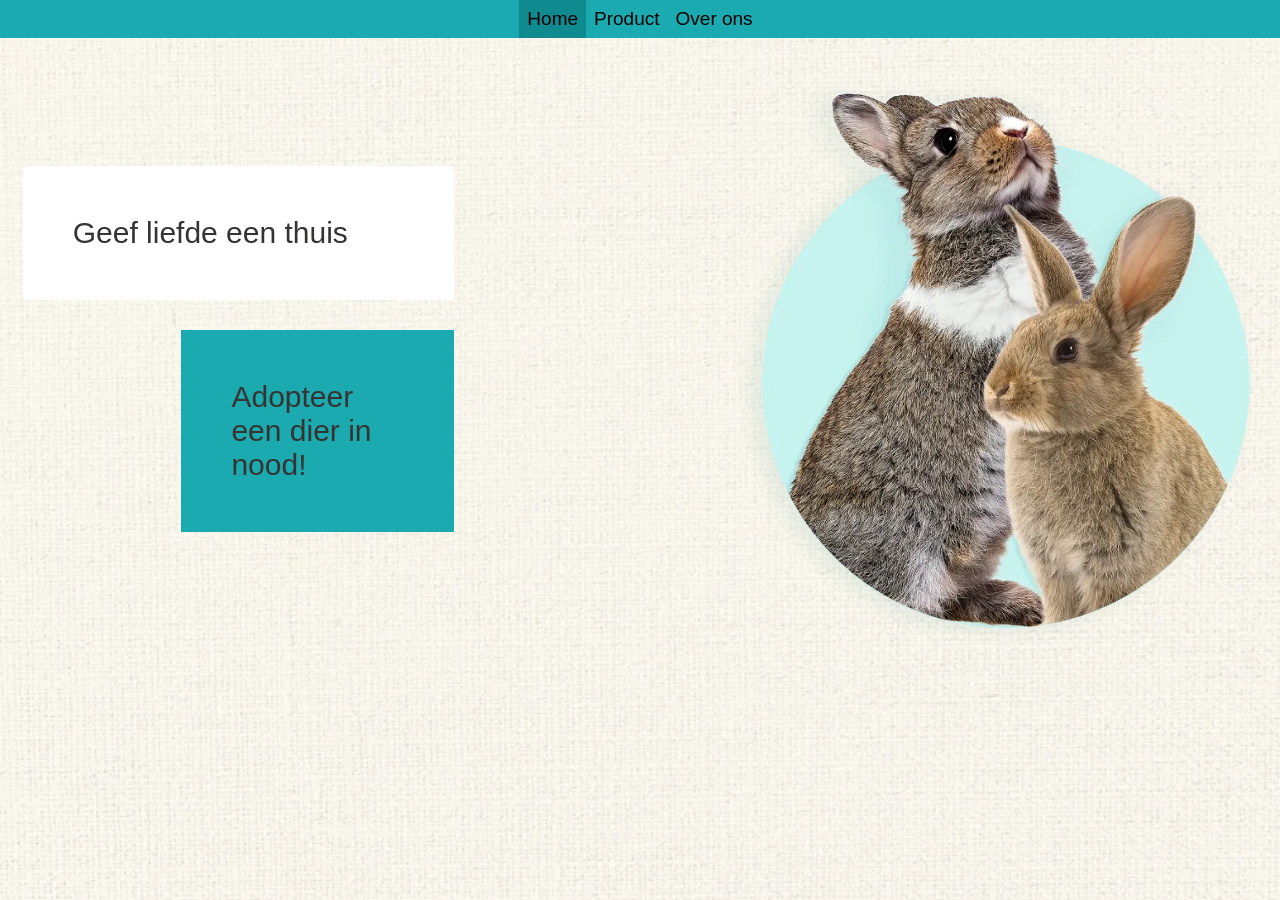
==== index.html @ 824c6687 "tekst erbij en een div" ====
<!DOCTYPE html>
<head>
<title>Pawtique.com</title>
<link rel="stylesheet" href="index.css">
</head>
<body>
<header>

</header>
<nav>
    <ul>
        <li>
            <a id="actief" href="index.html">Home</a>
        </li>
        <li>
            <a href="pagina2.html">Product</a>
        </li>
        <li>
            <a href="pagina5.html">Over ons</a>
        </li>
    </ul>
</nav>

<div id="konijn">
    <div>
        <p id="tekstv">Geef liefde een thuis</p>
        <p id="tekstv2">Adopteer een dier in nood!</p>
    </div>
    <img src="website afbeelding voorpagina.webp" alt="foto van konijn">
</div>
</body>
</html>
---- index.css ----
nav ul {
    list-style-type: none;
    background-color: rgba(26, 170, 175);
    display: flex;
    justify-content: center;
    padding: 0%;
    margin: 0%;
}
nav ul li a {
    color: rgb(0, 0, 0);
    text-decoration: none;
    padding: 8px;
    display: block;
    font-size: 19px;
    font-family: 'Segoe UI', Tahoma, Geneva, Verdana, sans-serif;
    
}
nav ul li a:hover {
    background-color: rgba(84, 196, 196, 0.63);
}
body {
    background-image: url("achtergrond\ website\ 2.webp");
    background-attachment: fixed;
    background-size: cover;
    margin: 0%;
}
#konijn {
display: flex;
justify-content: space-between;
align-items: center;
}

#konijn img {
    width: 43%;
}
#actief {
    background-color: rgb(15, 139, 143);
}
#tekstv {
    background-color: rgb(255, 255, 255);
    font-size: 30px;
    font-family: 'Segoe UI', Tahoma, Geneva, Verdana, sans-serif;
    color: rgb(54, 52, 50);
    padding: 50px;
    margin-left: 5%;
}
#tekstv2 {
    background-color: rgb(26, 170, 175);
    font-size: 30px;
    font-family: 'Segoe UI', Tahoma, Geneva, Verdana, sans-serif;
    color: rgb(54, 52, 50);
    padding: 50px;
    margin-left: 40%;
}
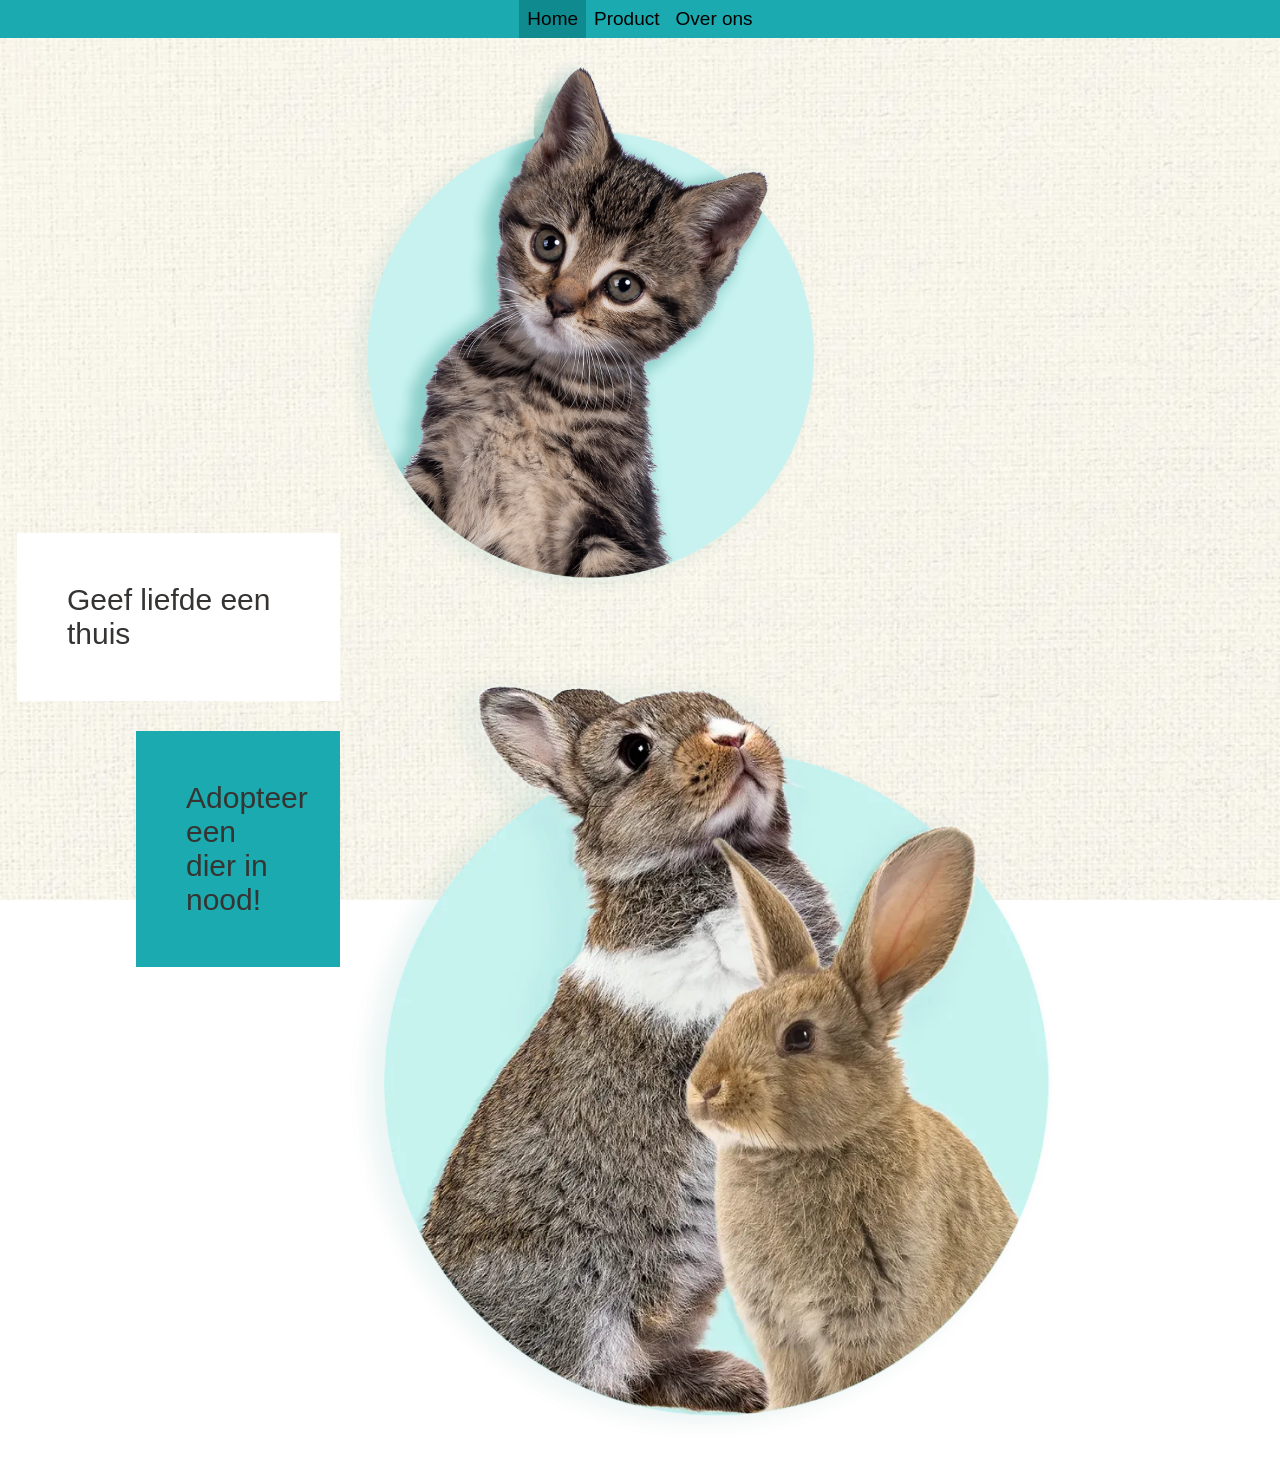
==== commit a0e2b8d6: "afbeelding toegevoegd voorpagina" ====
--- a/index.html
+++ b/index.html
@@ -20,13 +20,15 @@
         </li>
     </ul>
 </nav>
-
 <div id="konijn">
     <div>
         <p id="tekstv">Geef liefde een thuis</p>
         <p id="tekstv2">Adopteer een dier in nood!</p>
     </div>
-    <img src="website afbeelding voorpagina.webp" alt="foto van konijn">
+    <div>
+    <img id="foto1" src="kat website.png" alt="foto van kat">
+    <img id="foto2" src="website afbeelding voorpagina.webp" alt="foto van konijn">
+    </div>
 </div>
 </body>
 </html>
--- a/index.css
+++ b/index.css
@@ -29,10 +29,6 @@
 justify-content: space-between;
 align-items: center;
 }
-
-#konijn img {
-    width: 43%;
-}
 #actief {
     background-color: rgb(15, 139, 143);
 }
@@ -51,4 +47,10 @@
     color: rgb(54, 52, 50);
     padding: 50px;
     margin-left: 40%;
+}
+#foto1 {
+    width: 500px;
+}
+#foto2 {
+    width: 750px;
 }
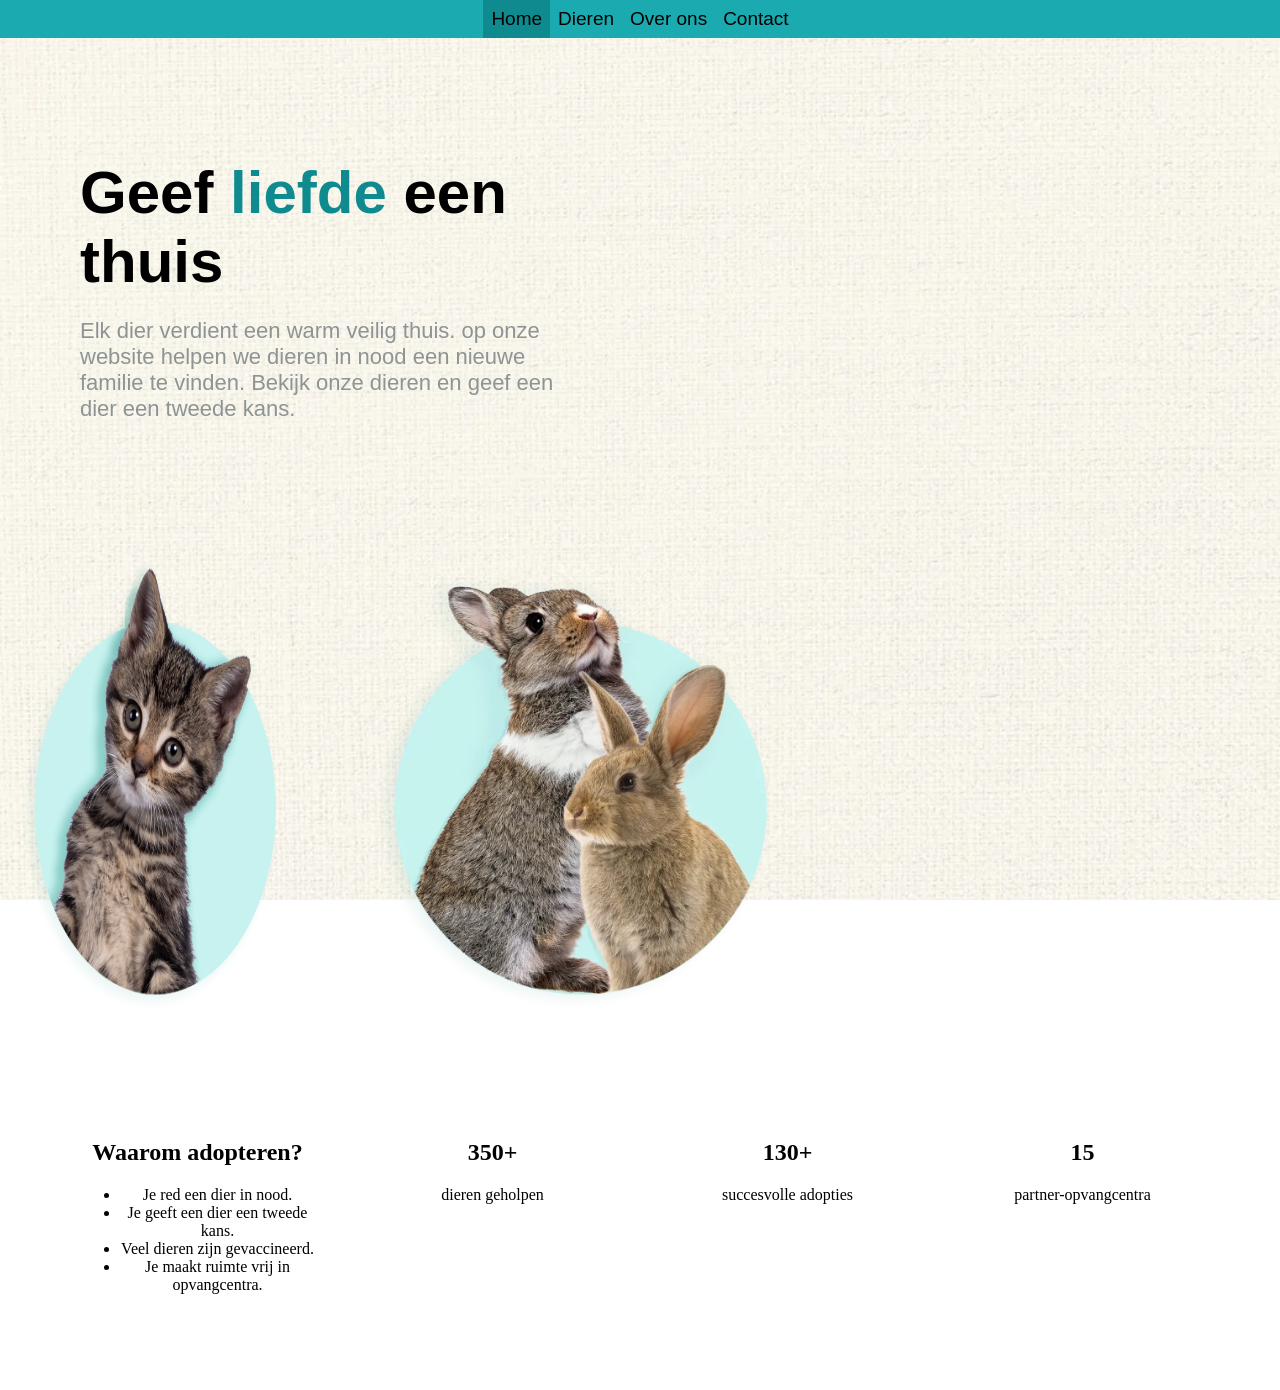
==== commit 65315190: "ander stijl" ====
--- a/index.html
+++ b/index.html
@@ -13,22 +13,51 @@
             <a id="actief" href="index.html">Home</a>
         </li>
         <li>
-            <a href="pagina2.html">Product</a>
+            <a href="pagina2.html">Dieren</a>
         </li>
         <li>
-            <a href="pagina5.html">Over ons</a>
+            <a href="pagina3.html">Over ons</a>
+        </li>
+        <li>
+            <a href="pagina4.html">Contact</a>
         </li>
     </ul>
 </nav>
-<div id="konijn">
-    <div>
-        <p id="tekstv">Geef liefde een thuis</p>
-        <p id="tekstv2">Adopteer een dier in nood!</p>
+<div class="kop">
+    <div class="kop-tekst">
+        <h1>Geef <span>liefde</span> een thuis</h1>
+        <p>Elk dier verdient een warm veilig thuis.
+            op onze website helpen we dieren in nood een nieuwe familie
+            te vinden. Bekijk onze dieren en geef een dier een tweede kans.
+        </p>
     </div>
-    <div>
-    <img id="foto1" src="kat website.png" alt="foto van kat">
-    <img id="foto2" src="website afbeelding voorpagina.webp" alt="foto van konijn">
     </div>
-</div>
+    <div class="images">
+    <img class="kat" src="kat website.png" alt="foto van kat">
+    <img class="konijn" src="website afbeelding voorpagina.webp" alt="foto van konijn">
+    </div>
+    <div class="footer">
+        <div class="adopteren">
+            <h2>Waarom adopteren?</h2>
+            <ul>
+                <li>Je red een dier in nood.</li>
+                <li>Je geeft een dier een tweede kans.</li>
+                <li>Veel dieren zijn gevaccineerd.</li>
+                <li>Je maakt ruimte vrij in opvangcentra.  </li>
+            </ul>
+        </div>
+        <div class="adopteren">
+            <h2>350+</h2>
+            <p>dieren geholpen</p>
+        </div>
+        <div class="adopteren">
+            <h2>130+</h2>
+            <p>succesvolle adopties</p>
+        </div>
+        <div class="adopteren">
+            <h2>15</h2>
+            <p>partner-opvangcentra</p>
+        </div>
+    </div>
 </body>
 </html>
--- a/index.css
+++ b/index.css
@@ -24,33 +24,52 @@
     background-size: cover;
     margin: 0%;
 }
-#konijn {
+.kop {
 display: flex;
 justify-content: space-between;
 align-items: center;
+padding: 80px;
+}
+.kop-tekst {
+    width: 45%;
+}
+.kop-tekst h1 {
+    font-size: 60px;
+    margin-bottom: 20px;
+    font-family: 'Segoe UI', Tahoma, Geneva, Verdana, sans-serif;
+}
+.kop-tekst span {
+    color: rgb(15, 139, 143);
+}
+.kop-tekst p {
+    font-size: 22px;
+    color: rgb(142, 148, 148);
+    font-family: 'Segoe UI', Tahoma, Geneva, Verdana, sans-serif;
 }
 #actief {
     background-color: rgb(15, 139, 143);
 }
-#tekstv {
-    background-color: rgb(255, 255, 255);
-    font-size: 30px;
-    font-family: 'Segoe UI', Tahoma, Geneva, Verdana, sans-serif;
-    color: rgb(54, 52, 50);
+.images {
+    display: flex;
+    gap: 40px;
+}
+.kat {
+    width: 270px;
+    padding: 20px;
+}
+.konijn {
+   width: 420px;
+    padding: 20px; 
+}
+.footer {
+    display: flex;
+    justify-content: center;
     padding: 50px;
-    margin-left: 5%;
 }
-#tekstv2 {
-    background-color: rgb(26, 170, 175);
-    font-size: 30px;
-    font-family: 'Segoe UI', Tahoma, Geneva, Verdana, sans-serif;
-    color: rgb(54, 52, 50);
-    padding: 50px;
-    margin-left: 40%;
-}
-#foto1 {
-    width: 500px;
-}
-#foto2 {
-    width: 750px;
+.adopteren {
+    background: white;
+    padding: 30px;
+    width: 250px;
+    text-align: center;
+
 }
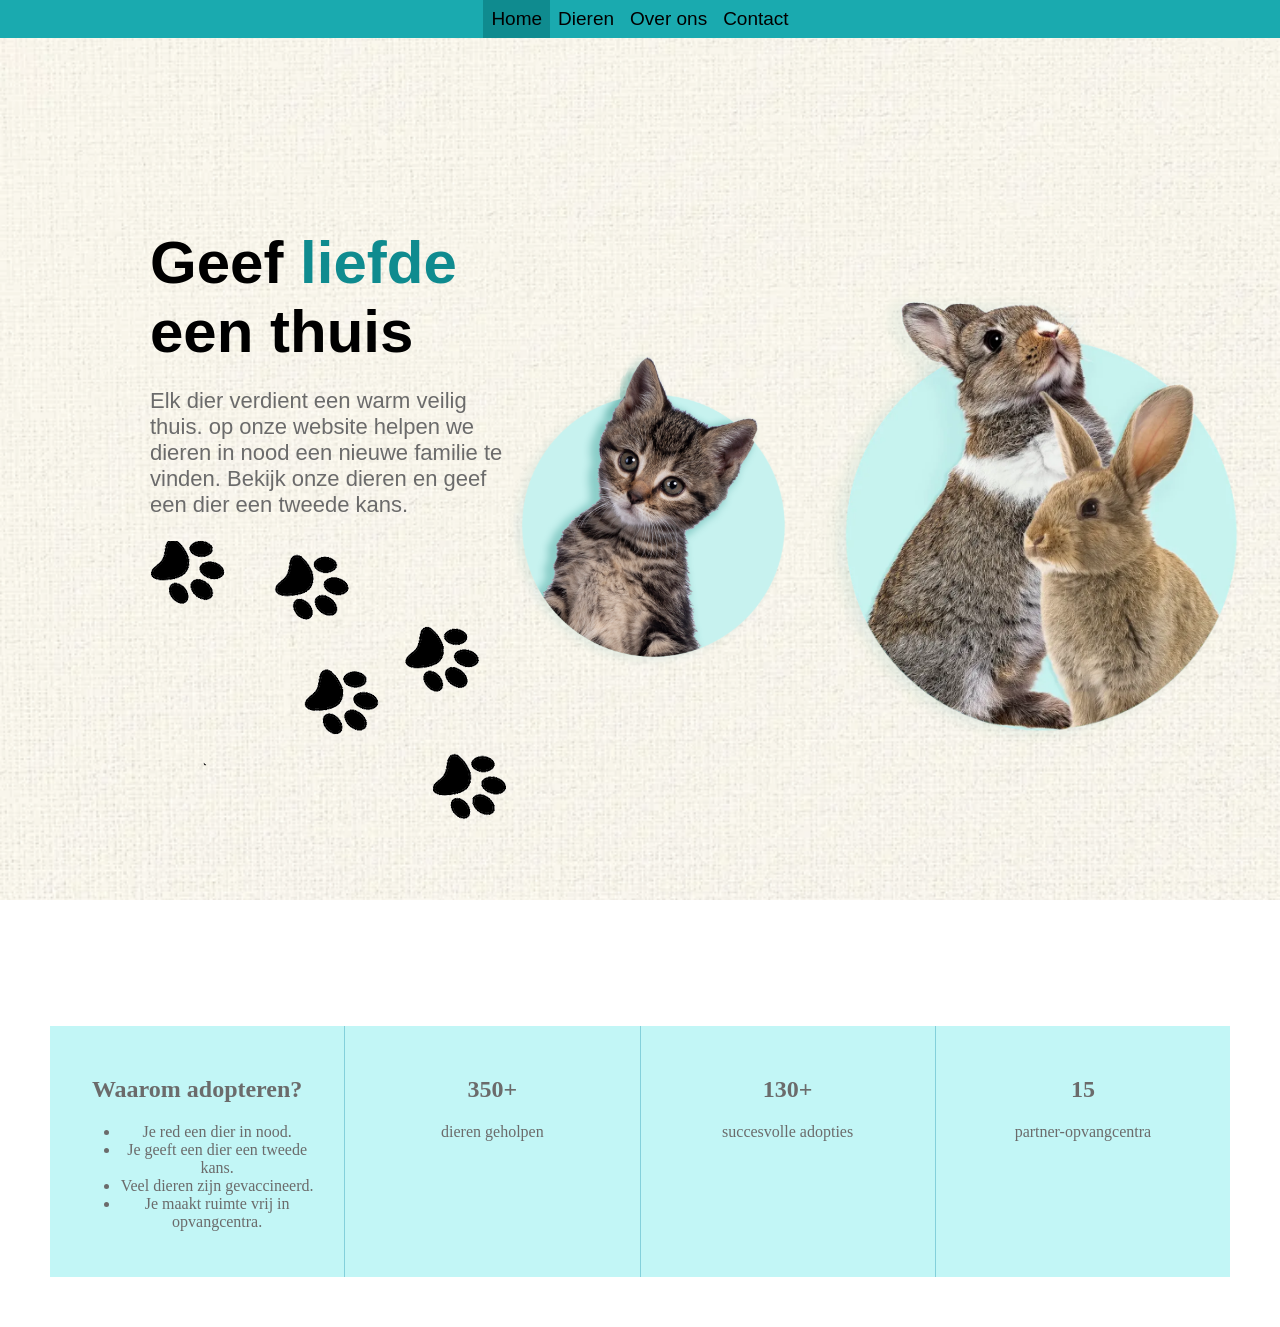
==== commit 9cc5b58c: "voorpagina bijna af" ====
--- a/index.html
+++ b/index.html
@@ -30,14 +30,16 @@
             op onze website helpen we dieren in nood een nieuwe familie
             te vinden. Bekijk onze dieren en geef een dier een tweede kans.
         </p>
+        <img src="dierenpoot2.png" alt="dierenpoot">
     </div>
-    </div>
-    <div class="images">
+    
+    <!-- <div class="images"> -->
     <img class="kat" src="kat website.png" alt="foto van kat">
     <img class="konijn" src="website afbeelding voorpagina.webp" alt="foto van konijn">
+    <!-- </div> -->
     </div>
     <div class="footer">
-        <div class="adopteren">
+        <div class="adopteren123">
             <h2>Waarom adopteren?</h2>
             <ul>
                 <li>Je red een dier in nood.</li>
@@ -46,18 +48,19 @@
                 <li>Je maakt ruimte vrij in opvangcentra.  </li>
             </ul>
         </div>
-        <div class="adopteren">
+        <div class="adopteren123">
             <h2>350+</h2>
             <p>dieren geholpen</p>
         </div>
-        <div class="adopteren">
+        <div class="adopteren123">
             <h2>130+</h2>
             <p>succesvolle adopties</p>
         </div>
-        <div class="adopteren">
+        <div class="adopteren4">
             <h2>15</h2>
             <p>partner-opvangcentra</p>
         </div>
     </div>
+    <footer></footer>
 </body>
 </html>
--- a/index.css
+++ b/index.css
@@ -28,7 +28,7 @@
 display: flex;
 justify-content: space-between;
 align-items: center;
-padding: 80px;
+padding: 150px;
 }
 .kop-tekst {
     width: 45%;
@@ -43,7 +43,7 @@
 }
 .kop-tekst p {
     font-size: 22px;
-    color: rgb(142, 148, 148);
+    color: rgb(107, 107, 107);
     font-family: 'Segoe UI', Tahoma, Geneva, Verdana, sans-serif;
 }
 #actief {
@@ -52,13 +52,14 @@
 .images {
     display: flex;
     gap: 40px;
+    justify-content: right;
+    width: 70%;
 }
 .kat {
-    width: 270px;
-    padding: 20px;
+width: 30%;
 }
 .konijn {
-   width: 420px;
+   width: 45%;
     padding: 20px; 
 }
 .footer {
@@ -66,9 +67,18 @@
     justify-content: center;
     padding: 50px;
 }
-.adopteren {
-    background: white;
+.adopteren123 {
+    background: rgba(101, 233, 233, 0.397);
     padding: 30px;
+    width: 250px;
+    color: rgb(107, 107, 107);
+    text-align: center;
+    border-right: 1px solid rgba(108, 194, 209, 0.733);
+}
+.adopteren4 {
+    background: rgba(101, 233, 233, 0.397);
+    padding: 30px;
+    color: rgb(107, 107, 107);
     width: 250px;
     text-align: center;
 
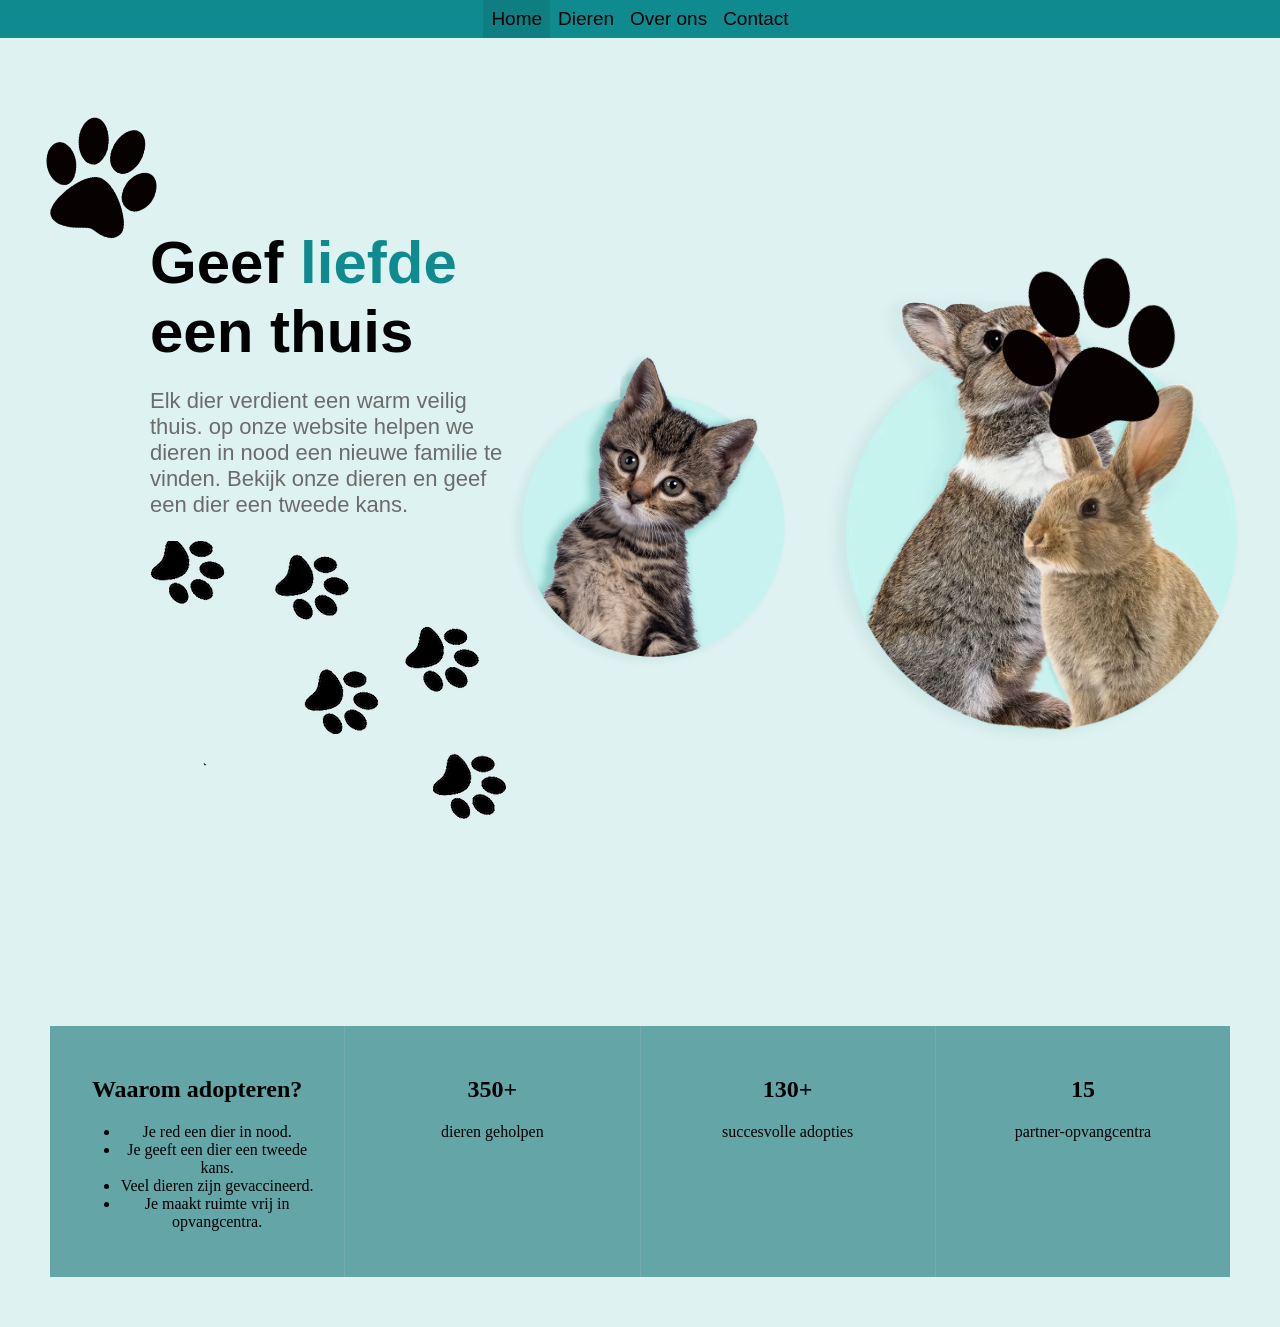
==== commit a545e101: "pootafdruk" ====
--- a/index.html
+++ b/index.html
@@ -24,6 +24,8 @@
     </ul>
 </nav>
 <div class="kop">
+    <img src="pawprint.webp" class="poot-rechts1" alt="poot-rechts">
+    <img src="pawprint.webp" class="poot-links2" alt="poot-links">
     <div class="kop-tekst">
         <h1>Geef <span>liefde</span> een thuis</h1>
         <p>Elk dier verdient een warm veilig thuis.
--- a/index.css
+++ b/index.css
@@ -1,6 +1,6 @@
 nav ul {
     list-style-type: none;
-    background-color: rgba(26, 170, 175);
+    background-color: rgba(15,139,143);
     display: flex;
     justify-content: center;
     padding: 0%;
@@ -19,7 +19,7 @@
     background-color: rgba(84, 196, 196, 0.63);
 }
 body {
-    background-image: url("achtergrond\ website\ 2.webp");
+    background-color: rgb(223, 242, 242);
     background-attachment: fixed;
     background-size: cover;
     margin: 0%;
@@ -29,7 +29,22 @@
 justify-content: space-between;
 align-items: center;
 padding: 150px;
-}
+position: relative;
+}
+.poot-rechts1 {
+    position: absolute;
+    top: 220px;
+    right: 100px;
+    width: 180px;
+    transform: rotate(-15deg);
+}
+.poot-links2 {
+    /*de poot precies rechts zetten*/
+    position: absolute;
+    top: 80px;
+    left: 40px;
+    width: 120px;
+    transform: rotate(15deg); }
 .kop-tekst {
     width: 45%;
 }
@@ -47,7 +62,7 @@
     font-family: 'Segoe UI', Tahoma, Geneva, Verdana, sans-serif;
 }
 #actief {
-    background-color: rgb(15, 139, 143);
+    background-color: rgb(14, 126, 130);
 }
 .images {
     display: flex;
@@ -68,18 +83,197 @@
     padding: 50px;
 }
 .adopteren123 {
-    background: rgba(101, 233, 233, 0.397);
+    background: rgb(100, 165, 168);
     padding: 30px;
     width: 250px;
-    color: rgb(107, 107, 107);
-    text-align: center;
-    border-right: 1px solid rgba(108, 194, 209, 0.733);
+    color: rgb(0, 0, 0);
+    text-align: center;
+    border-right: 1px solid rgba(131, 177, 182, 0.507);
 }
 .adopteren4 {
-    background: rgba(101, 233, 233, 0.397);
+    background: rgb(100, 165, 168);
     padding: 30px;
-    color: rgb(107, 107, 107);
+    color: rgb(0, 0, 0);
     width: 250px;
     text-align: center;
+}
+.dieren {
+    padding: 50px;
+    position: relative;
+}
+.poot-links {
+    /*de poot precies rechts zetten*/
+    position: absolute;
+    top: 80px;
+    left: 40px;
+    width: 180px;
+    transform: rotate(15deg);
+}
+.poot-rechts {
+    position: absolute;
+    top: 220px;
+    right: 20px;
+    width: 120px;
+    transform: rotate(-15deg);
+}
+.dieren h1 {
+font-size: 55px;
+color: black;
+font-family: 'Segoe UI', Tahoma, Geneva, Verdana, sans-serif;
+text-align: center;
+}
+.dieren span {
+     color: rgb(15, 139, 143);
+}
+.intro {
+    font-size: 22px;
+    margin-bottom: 40px;
+    font-family: 'Segoe UI', Tahoma, Geneva, Verdana, sans-serif;
+    text-align: center;
+    color: rgba(70, 70, 70, 0.788);
+}
+.dieren-container {
+    display: flex;
+    justify-content: space-around;
+    flex-wrap: wrap;
+}
+.dier-kaart {
+    background-color: rgba(187, 220, 220);
+    width: 18%;
+    border-radius: 20px;
+    margin: 20px;
+    overflow: hidden;
+}
+.dier-kaart img {
+    width: 100%;
+    height: 300px;
+}
+.dier-kaart h2 {
+    margin-left: 20px;
+    font-family: 'Segoe UI', Tahoma, Geneva, Verdana, sans-serif;
+}
+.dier-kaart p {
+    margin-left: 20px;
+    font-family: 'Segoe UI', Tahoma, Geneva, Verdana, sans-serif;
+}
+.dier-kaart a {
+    display: block;
+    margin: 20px;
+    color: rgb(111, 185, 185);
+    text-decoration: none;
+    font-weight: bold;
+    font-family: 'Segoe UI', Tahoma, Geneva, Verdana, sans-serif;
+}
+.profiel {
+    display: flex;
+    justify-content: center;
+    align-items: flex-start;
+    gap: 60px;
+    padding: 50px;
+}
+.profiel img {
+    width: 400px;
+    border-radius: 25px;
+}
+.info-box {
+    background-color: rgb(202, 226, 226);
+    padding: 25px;
+    border-radius: 20px;
+    margin-bottom: 30px;
+}
+.info {
+    width: 500px;
+}
+.info h1 {
+    font-size: 60px;
+    color: rgb(0, 155, 155);
+    margin-bottom: 30px;
+    font-family: 'Segoe UI', Tahoma, Geneva, Verdana, sans-serif;
+}
+.info h2 {
+    font-family: 'Segoe UI', Tahoma, Geneva, Verdana, sans-serif;
+}
+.info p {
+    font-size: 22px;
+    font-family: 'Segoe UI', Tahoma, Geneva, Verdana, sans-serif;
+}
+.terug {
+    margin: 30px;
+}
+.terug a {
+    text-decoration: none;
+    color: rgb(0, 155, 155);
+    font-size: 20px;
+    font-weight:bold ;
+    font-family: 'Segoe UI', Tahoma, Geneva, Verdana, sans-serif;
+}
+.contact-box{
+    background-color: rgb(0, 155, 155);
+    color: rgb(255, 255, 255);
+    padding: 20px;
+    border-radius: 20px;
+    font-family: 'Segoe UI', Tahoma, Geneva, Verdana, sans-serif;
+}
+.contact-box a{
+    color: rgb(0, 0, 0);
+    text-decoration: none;
+    padding: 10px;
+    margin-top: 10px;
+    border-radius: 10px;
+    background-color: rgb(101, 185, 181);
+}
+.contact-box a:hover {
+    background-color: rgb(100, 165, 168);
+}
+.over-ons {
+    padding: 65px;
 
-}+}
+
+.over-ons h1 {
+    color:rgb(0, 155, 155);
+    margin-bottom: 50px;
+    font-family: 'Segoe UI', Tahoma, Geneva, Verdana, sans-serif;
+    text-align: center;
+}
+.over-ons-in {
+    display: flex;
+    align-items: center;
+    gap: 60px;
+    display: flex;
+    justify-content: center;
+    flex-wrap: wrap;
+}
+
+.over-ons-in img {
+    width: 450px;
+    border-radius: 25px;
+    display: flex;
+    justify-content: end;
+    
+}
+.stijlen {
+    display: flex;
+    gap: 20px;
+    justify-content: space-between;
+    align-items: end;
+    margin-top: 10%;
+}
+.stijl {
+    background-color: rgb(187, 220, 220);
+    text-align: center;
+    padding: 25px;
+    font-family: 'Segoe UI', Tahoma, Geneva, Verdana, sans-serif;
+    border-radius: 20px;
+}
+.intro-box {
+    font-family: 'Segoe UI', Tahoma, Geneva, Verdana, sans-serif;
+    background-color: rgb(0, 155, 155);
+    padding: 30px;
+    border-radius: 20px;
+    margin-bottom: 50px;
+}
+.intro-box h2 {
+    color: rgb(139, 196, 196);
+    margin-bottom: 15px;
+}
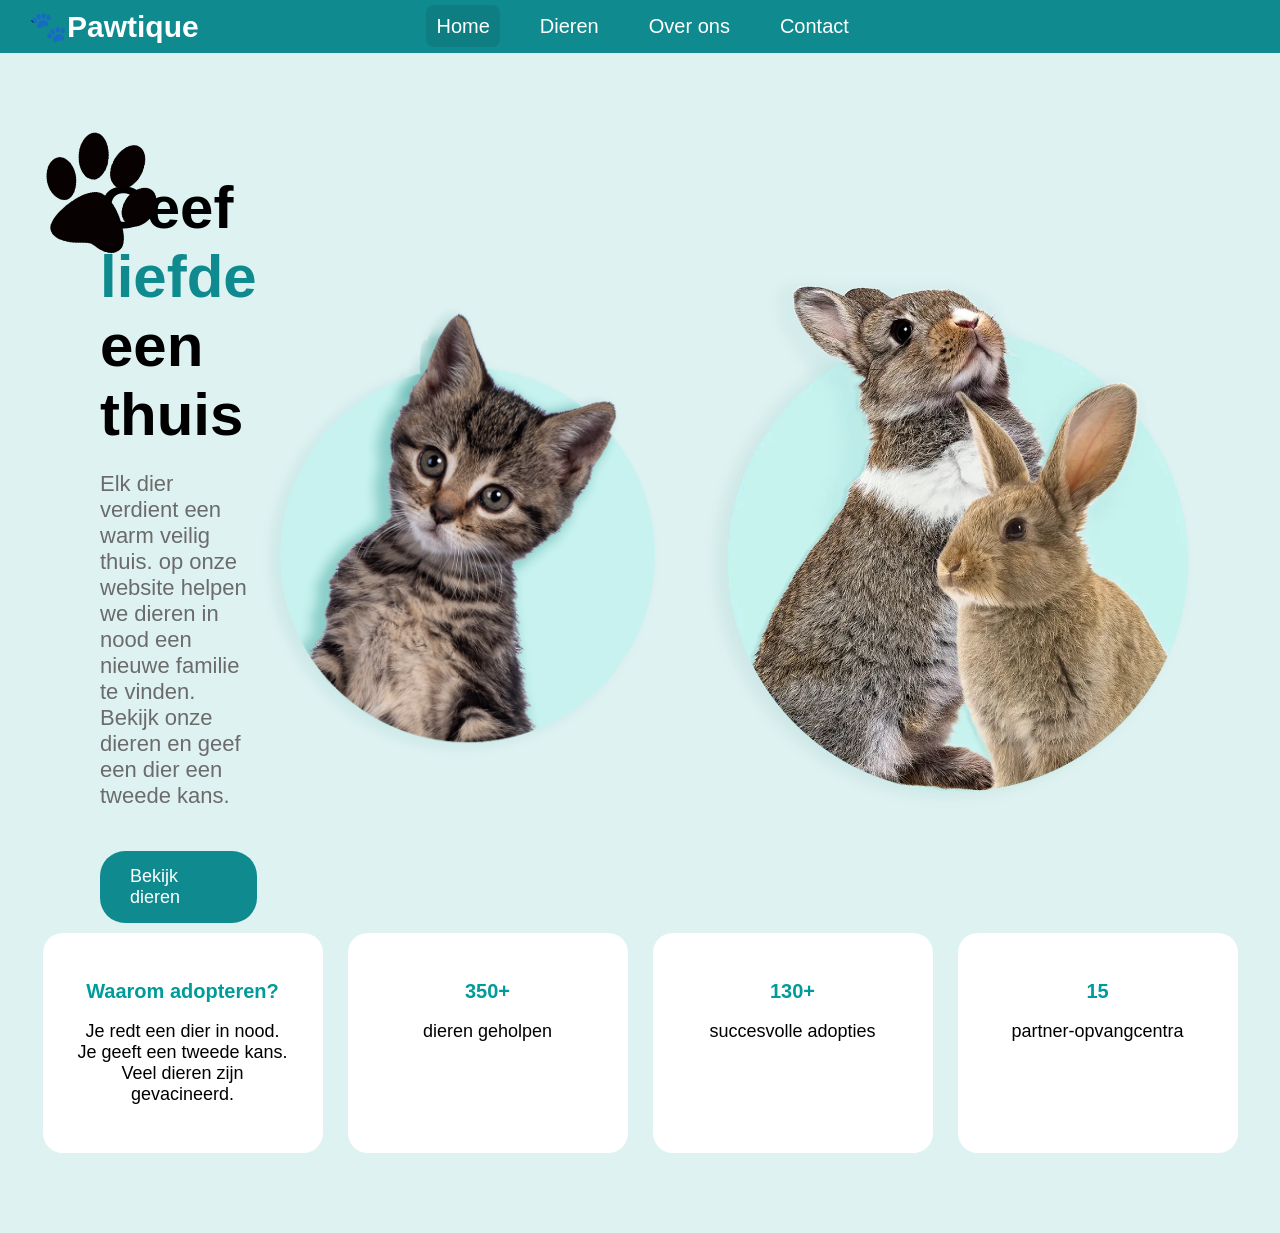
==== commit 47aa4e1a: "overns" ====
--- a/index.html
+++ b/index.html
@@ -7,7 +7,8 @@
 <header>
 
 </header>
-<nav>
+<nav>`
+    <div class="logo">🐾Pawtique</div>
     <ul>
         <li>
             <a id="actief" href="index.html">Home</a>
@@ -24,15 +25,14 @@
     </ul>
 </nav>
 <div class="kop">
-    <img src="pawprint.webp" class="poot-rechts1" alt="poot-rechts">
-    <img src="pawprint.webp" class="poot-links2" alt="poot-links">
+    <img src="pawprint.webp " class="poot-links2" alt="poot links">
     <div class="kop-tekst">
         <h1>Geef <span>liefde</span> een thuis</h1>
         <p>Elk dier verdient een warm veilig thuis.
             op onze website helpen we dieren in nood een nieuwe familie
             te vinden. Bekijk onze dieren en geef een dier een tweede kans.
         </p>
-        <img src="dierenpoot2.png" alt="dierenpoot">
+        <a href="pagina2.html" class="knop">Bekijk dieren</a>
     </div>
     
     <!-- <div class="images"> -->
@@ -40,25 +40,22 @@
     <img class="konijn" src="website afbeelding voorpagina.webp" alt="foto van konijn">
     <!-- </div> -->
     </div>
-    <div class="footer">
-        <div class="adopteren123">
+    <div class="statistieken">
+        <div class="kaart">
             <h2>Waarom adopteren?</h2>
-            <ul>
-                <li>Je red een dier in nood.</li>
-                <li>Je geeft een dier een tweede kans.</li>
-                <li>Veel dieren zijn gevaccineerd.</li>
-                <li>Je maakt ruimte vrij in opvangcentra.  </li>
-            </ul>
+            <p>Je redt een dier in nood.<br>
+            Je geeft een tweede kans.<br>
+        Veel dieren zijn gevacineerd.</p>
         </div>
-        <div class="adopteren123">
+        <div class="kaart">
             <h2>350+</h2>
             <p>dieren geholpen</p>
         </div>
-        <div class="adopteren123">
+        <div class="kaart">
             <h2>130+</h2>
             <p>succesvolle adopties</p>
         </div>
-        <div class="adopteren4">
+        <div class="kaart">
             <h2>15</h2>
             <p>partner-opvangcentra</p>
         </div>
--- a/index.css
+++ b/index.css
@@ -1,18 +1,30 @@
+nav {
+    display: flex;
+    align-items: center;
+    background-color: rgb(15, 139, 143);
+    padding:15px 30px;
+    position: relative;
+}
 nav ul {
+    display: flex;
+    justify-content: center;
     list-style-type: none;
-    background-color: rgba(15,139,143);
-    display: flex;
-    justify-content: center;
     padding: 0%;
-    margin: 0%;
+    /*zet de menu in het midden*/
+    margin: 0% auto;
+    gap: 30px;
+    background-color: rgb(15, 139, 143);
+}
+nav ul li {
+    margin: 0;
 }
 nav ul li a {
-    color: rgb(0, 0, 0);
-    text-decoration: none;
-    padding: 8px;
-    display: block;
-    font-size: 19px;
-    font-family: 'Segoe UI', Tahoma, Geneva, Verdana, sans-serif;
+    color: rgb(255, 255, 255);
+    text-decoration: none;
+    padding: 10px;
+    font-size: 20px;
+    font-family: 'Segoe UI', Tahoma, Geneva, Verdana, sans-serif;
+    border-radius: 8px;
     
 }
 nav ul li a:hover {
@@ -23,6 +35,30 @@
     background-attachment: fixed;
     background-size: cover;
     margin: 0%;
+}
+.logo {
+    position: absolute;
+    padding: 0%;
+    margin-left: 0%;
+    color: rgb(255, 255, 255);
+    font-size: 30px;
+    font-weight: bold;
+    font-family: 'Segoe UI', Tahoma, Geneva, Verdana, sans-serif;
+}
+.knop {
+    /*maakt het een echt knop*/
+    display: inline-block;
+    background-color: rgb(15, 139, 143);
+    color: rgb(255, 255, 255);
+    padding: 15px 30px;
+    border-radius: 25px;
+    text-decoration: none;
+    margin-top: 20px;
+    font-size: 18px;
+    font-family: 'Segoe UI', Tahoma, Geneva, Verdana, sans-serif;
+}
+.knop a:hover {
+    background-color: rgb(78, 119, 119);
 }
 .kop {
 display: flex;
@@ -30,6 +66,7 @@
 align-items: center;
 padding: 150px;
 position: relative;
+padding: 80px 100px;
 }
 .poot-rechts1 {
     position: absolute;
@@ -66,36 +103,42 @@
 }
 .images {
     display: flex;
-    gap: 40px;
-    justify-content: right;
-    width: 70%;
+    align-items: center;
+    margin-left: 120px;
 }
 .kat {
-width: 30%;
+width: 420px;
 }
 .konijn {
-   width: 45%;
+   width: 520px;
     padding: 20px; 
 }
-.footer {
-    display: flex;
-    justify-content: center;
-    padding: 50px;
-}
-.adopteren123 {
-    background: rgb(100, 165, 168);
+.statistieken {
+    display: flex;
+    justify-content: center;
+    padding: 80px 40px;
+    gap: 25px;
+    flex-wrap: wrap;
+    margin-top: -150px;
+}
+.kaart {
+    background: #ffffff;
     padding: 30px;
-    width: 250px;
+    width: 220px;
     color: rgb(0, 0, 0);
     text-align: center;
-    border-right: 1px solid rgba(131, 177, 182, 0.507);
-}
-.adopteren4 {
-    background: rgb(100, 165, 168);
-    padding: 30px;
-    color: rgb(0, 0, 0);
-    width: 250px;
-    text-align: center;
+    border-radius: 20px;
+}
+.kaart h2 {
+    font-size: 20px;
+    color: rgb(0, 155, 155);
+    margin-bottom: 10px;
+    font-family: 'Segoe UI', Tahoma, Geneva, Verdana, sans-serif;
+}
+.kaart p
+{
+    font-size: 18px;
+    font-family: 'Segoe UI', Tahoma, Geneva, Verdana, sans-serif;
 }
 .dieren {
     padding: 50px;
@@ -207,6 +250,9 @@
     font-weight:bold ;
     font-family: 'Segoe UI', Tahoma, Geneva, Verdana, sans-serif;
 }
+.terug a:hover {
+    background-color: rgb(14, 126, 130);
+}
 .contact-box{
     background-color: rgb(0, 155, 155);
     color: rgb(255, 255, 255);
@@ -225,55 +271,72 @@
 .contact-box a:hover {
     background-color: rgb(100, 165, 168);
 }
-.over-ons {
-    padding: 65px;
-
-}
-
-.over-ons h1 {
-    color:rgb(0, 155, 155);
-    margin-bottom: 50px;
-    font-family: 'Segoe UI', Tahoma, Geneva, Verdana, sans-serif;
-    text-align: center;
-}
-.over-ons-in {
-    display: flex;
+.ons-verhaal {
+    text-align: center;
+    padding: 80px 50px 40px;
+}
+.ons-verhaal h1{
+    font-size: 60px;
+    font-family: 'Segoe UI', Tahoma, Geneva, Verdana, sans-serif;
+    color: rgb(15, 139, 143);
+    margin-bottom: 25px;
+}
+.ons-verhaal p{
+    width: 90px;
+    margin: auto;
+    font-size: 22px;
+    color: rgb(80, 80, 80);
+    font-family: 'Segoe UI', Tahoma, Geneva, Verdana, sans-serif;
+}
+/*tijdlijn*/
+.tijdlijn {
+    display: flex;
+    justify-content: center;
     align-items: center;
-    gap: 60px;
-    display: flex;
-    justify-content: center;
+    margin: 80px 0;
     flex-wrap: wrap;
 }
-
-.over-ons-in img {
-    width: 450px;
-    border-radius: 25px;
-    display: flex;
-    justify-content: end;
-    
-}
-.stijlen {
-    display: flex;
-    gap: 20px;
-    justify-content: space-between;
-    align-items: end;
-    margin-top: 10%;
-}
-.stijl {
-    background-color: rgb(187, 220, 220);
-    text-align: center;
+.stap {
+    background-color: white;
+    width: 250px;
     padding: 25px;
-    font-family: 'Segoe UI', Tahoma, Geneva, Verdana, sans-serif;
-    border-radius: 20px;
-}
-.intro-box {
-    font-family: 'Segoe UI', Tahoma, Geneva, Verdana, sans-serif;
-    background-color: rgb(0, 155, 155);
+    border-radius: 20px;
+    text-align: center;
+    font-family: 'Segoe UI', Tahoma, Geneva, Verdana, sans-serif;
+}
+.stap h2 {
+    color: rgb(15, 139, 143);
+}
+.lijn {
+    width: 80px;
+    height: 4px;
+    background-color: rgb(15, 139, 143);
+}
+/*kaarten*/
+.waarden {
+    display: flex;
+    justify-content: center;
+    gap: 30px;
+    flex-wrap: wrap;
+    margin: 60px 0;
+}
+.waarde-kaart {
+    background-color: #ffffff;
+    width: 300px;
     padding: 30px;
     border-radius: 20px;
-    margin-bottom: 50px;
-}
-.intro-box h2 {
-    color: rgb(139, 196, 196);
+    text-align: center;
+}
+.waarde-kaart h2 {
+    color: rgb(15, 139, 143);
     margin-bottom: 15px;
 }
+/*quote*/
+.quote {
+    text-align: center;
+    padding: 80px;
+}
+.quote h2 {
+    font-size: 35px;
+    color: rgb(15, 139, 143);
+}
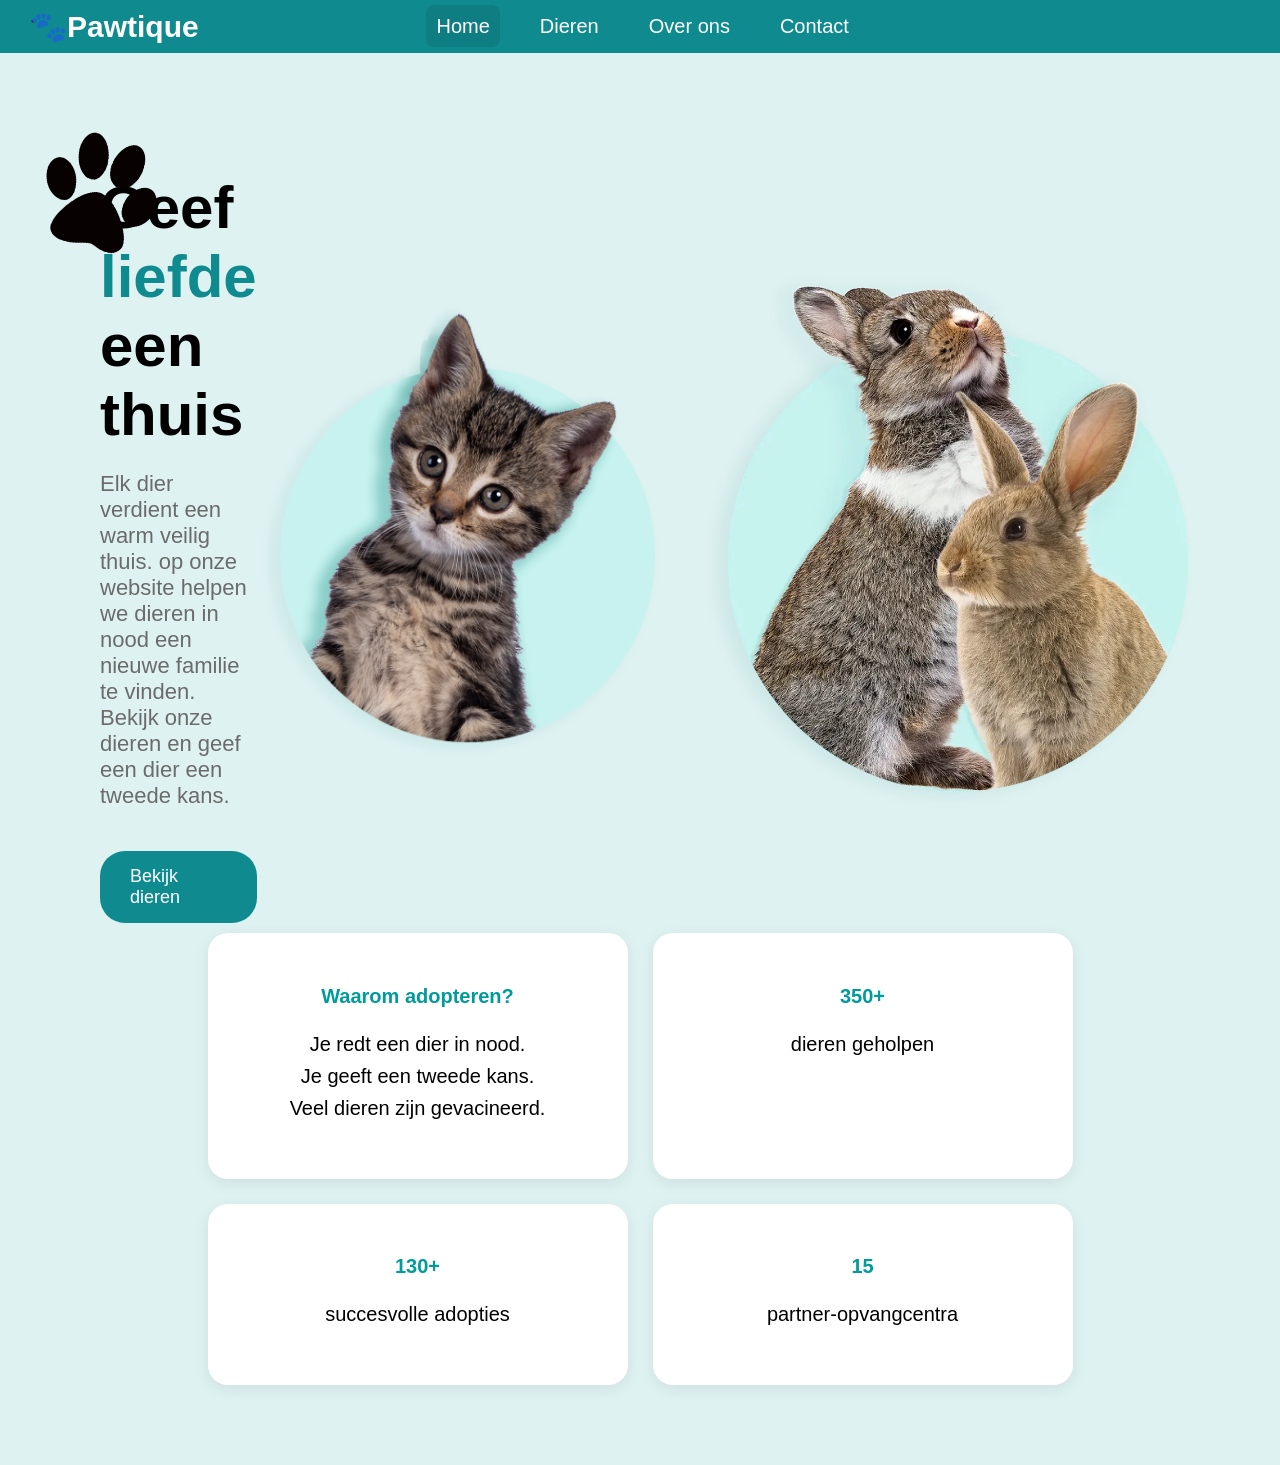
==== commit 65743c2e: "contact" ====
--- a/index.html
+++ b/index.html
@@ -60,6 +60,5 @@
             <p>partner-opvangcentra</p>
         </div>
     </div>
-    <footer></footer>
 </body>
 </html>
--- a/index.css
+++ b/index.css
@@ -271,65 +271,112 @@
 .contact-box a:hover {
     background-color: rgb(100, 165, 168);
 }
-.ons-verhaal {
-    text-align: center;
-    padding: 80px 50px 40px;
-}
-.ons-verhaal h1{
-    font-size: 60px;
-    font-family: 'Segoe UI', Tahoma, Geneva, Verdana, sans-serif;
-    color: rgb(15, 139, 143);
-    margin-bottom: 25px;
-}
-.ons-verhaal p{
-    width: 90px;
-    margin: auto;
+.overons {
+    /*60px boven en onder en 80px ljnks en rechts*/
+    padding: 60px 80px;
+}
+.intro {
+    display: flex;
+    justify-content: space-between;
+    align-items: center;
+    gap: 70px;
+    margin-bottom: 70px;
+}
+.intro-tekst {
+    max-width: 550px;
+    text-align: left;
+}
+.zwart {
+    color: black;
+}
+.groen{
+    color: rgb(0, 122, 122);
+}
+.intro h1 {
+    font-size: 65px;
+    margin-bottom: 20px;
+    font-family: 'Segoe UI', Tahoma, Geneva, Verdana, sans-serif;
+}
+.groene-lijn{
+    width: 130px;
+    height: 4px;
+    background-color: #0f8b8f;
+    margin-bottom: 30px;
+}
+.intro p {
     font-size: 22px;
-    color: rgb(80, 80, 80);
-    font-family: 'Segoe UI', Tahoma, Geneva, Verdana, sans-serif;
-}
-/*tijdlijn*/
-.tijdlijn {
-    display: flex;
-    justify-content: center;
-    align-items: center;
-    margin: 80px 0;
-    flex-wrap: wrap;
-}
-.stap {
-    background-color: white;
-    width: 250px;
-    padding: 25px;
+    font-family: 'Segoe UI', Tahoma, Geneva, Verdana, sans-serif;
+    /* ruimte tussen regels*/
+    line-height:1.8 ;
+    color: #444;
+}
+.intro img {
+    width: 680px;
+    border-radius: 25px;
+}
+.tijdlijn-balk {
+    background-color: #eef7f7;
+    border-radius: 25px;
+    display: flex;
+    justify-content: space-between;
+    align-items: center;
+    padding: 10px 30px;
+    margin-bottom: 60px;
+}
+.jaar {
+    display: flex;
+    align-items: center;
+    gap: 20px;
+}
+.kalender {
+    width: 70px;
+    height: 70px;
+    background-color: #0f8b8f;
+    border-radius: 50%;
+    display: flex;
+    justify-content: center;
+    align-items: center;
+    font-size: 30px;
+    font-family: 'Segoe UI', Tahoma, Geneva, Verdana, sans-serif;
+    color: #ffffff;
+}
+.jaar h2 {
+    color: #0f8b8f;
+    font-size: 35px;
+    font-family: 'Segoe UI', Tahoma, Geneva, Verdana, sans-serif;
+}
+.jaar p{
+    margin-top: 5px;
+    font-size: 18px;
+    font-family: 'Segoe UI', Tahoma, Geneva, Verdana, sans-serif;
+}
+.stippen {
+    width: 120px;
+    /*stippenlijn*/
+    border-top: 3px dashed #0f8b8f;
+}
+.kaarten {
+    display: flex;
+    justify-content: center;
+    gap: 30px;
+}
+.kaart {
+    background-color: #ffffff;
+    width: 350px;
+    padding: 35px;
     border-radius: 20px;
-    text-align: center;
-    font-family: 'Segoe UI', Tahoma, Geneva, Verdana, sans-serif;
-}
-.stap h2 {
-    color: rgb(15, 139, 143);
-}
-.lijn {
-    width: 80px;
-    height: 4px;
-    background-color: rgb(15, 139, 143);
-}
-/*kaarten*/
-.waarden {
-    display: flex;
-    justify-content: center;
-    gap: 30px;
-    flex-wrap: wrap;
-    margin: 60px 0;
-}
-.waarde-kaart {
-    background-color: #ffffff;
-    width: 300px;
-    padding: 30px;
-    border-radius: 20px;
-    text-align: center;
-}
-.waarde-kaart h2 {
-    color: rgb(15, 139, 143);
+    box-shadow: 0 4px 15px rgba(0, 0, 0, 0.08);
+}
+.kaart h3 {
+    color: #0f8b8f;
+    font-size: 30px;
+    font-family: 'Segoe UI', Tahoma, Geneva, Verdana, sans-serif;
     margin-bottom: 15px;
+}
+.kaart p {
+    font-size: 20px;
+    font-family: 'Segoe UI', Tahoma, Geneva, Verdana, sans-serif;
+    line-height: 1.6;
 }
 /*quote*/
 .quote {
@@ -339,4 +386,104 @@
 .quote h2 {
     font-size: 35px;
     color: rgb(15, 139, 143);
+}
+.contact-pagina {
+    display: flex;
+    justify-content: space-between;
+    align-items: flex-start;
+    gap: 60px;
+    padding: 80px;
+    background-color: #eef7f7;
+}
+.contact-info {
+    width: 40%;
+}
+.contact-info h1 {
+    font-size: 55px;
+    font-family: 'Segoe UI', Tahoma, Geneva, Verdana, sans-serif;
+    color: #0f8b8f;
+    margin-bottom: 25px;
+}
+.contact-info p {
+    line-height: 1.8;
+    color: #555;
+    font-family: 'Segoe UI', Tahoma, Geneva, Verdana, sans-serif;
+}
+.info-blok {
+    margin-top: 25px;
+    display: flex;
+    align-items: center;
+    gap: 20px;
+    margin-bottom: 30px;
+}
+.info-text h3 {
+    color: #2f5f5f;
+    margin-bottom: 5px;
+    font-family: 'Segoe UI', Tahoma, Geneva, Verdana, sans-serif;
+}
+.info-blok p {
+    margin: 0;
+    color: #555;
+    font-family: 'Segoe UI', Tahoma, Geneva, Verdana, sans-serif;
+}
+.contact-formulier {
+    width: 50%;
+    background-color: #ffffff;
+    padding: 40px;
+    border-radius: 25px;
+    box-shadow: 0 5px 20px rgba(0, 0, 0, 0.08);
+}
+.contact-formulier form {
+    display: flex;
+    /*zodat de gegevens blokken onder elkaar staan*/
+    flex-direction: column;
+    gap: 18px;
+}
+.contact-formulier input {
+    padding: 15px;
+    border: 1px solid #dcdcdc;
+    border-radius: 12px;
+    font-size: 16px;
+    font-family: 'Segoe UI', Tahoma, Geneva, Verdana, sans-serif;
+}
+contact-formulier textarea {
+    padding: 15px;
+    border: 1px solid #dcdcdc;
+    border-radius: 12px;
+    font-size: 16px;
+    font-family: 'Segoe UI', Tahoma, Geneva, Verdana, sans-serif;
+}
+/*focus is het vakje waar de gebruiker op dit moment in typt*/
+.contact-formulier input:focus {
+    /*bepaalt wat er gebeurd als iemand in een invulvak klikt*/
+    outline: none;
+    border-color: #0f8b8f;
+}
+.contact-formulier textarea:focus {
+    outline: none;
+    border-color: #0f8b8f;
+}
+.contact-formulier button {
+    background-color: #0f8b8f;
+    color: #ffffff;
+    border: none;
+    padding: 16px;
+    border-radius: 12px;
+    font-size: 17px;
+    /*zorgt ervoor dat je muis verranderrt in een handje als je over een knop gaat*/
+    cursor: pointer;
+}
+.contact-formulier button :hover{
+    background-color: #065154;
+}
+.icon {
+    width: 60px;
+    height: 60px;
+    background-color: #0f8b8f;
+    border-radius: 50%;
+    display: flex;
+    justify-content: center;
+    align-items: center;
+    font-size: 25px;
+    color: black;
 }
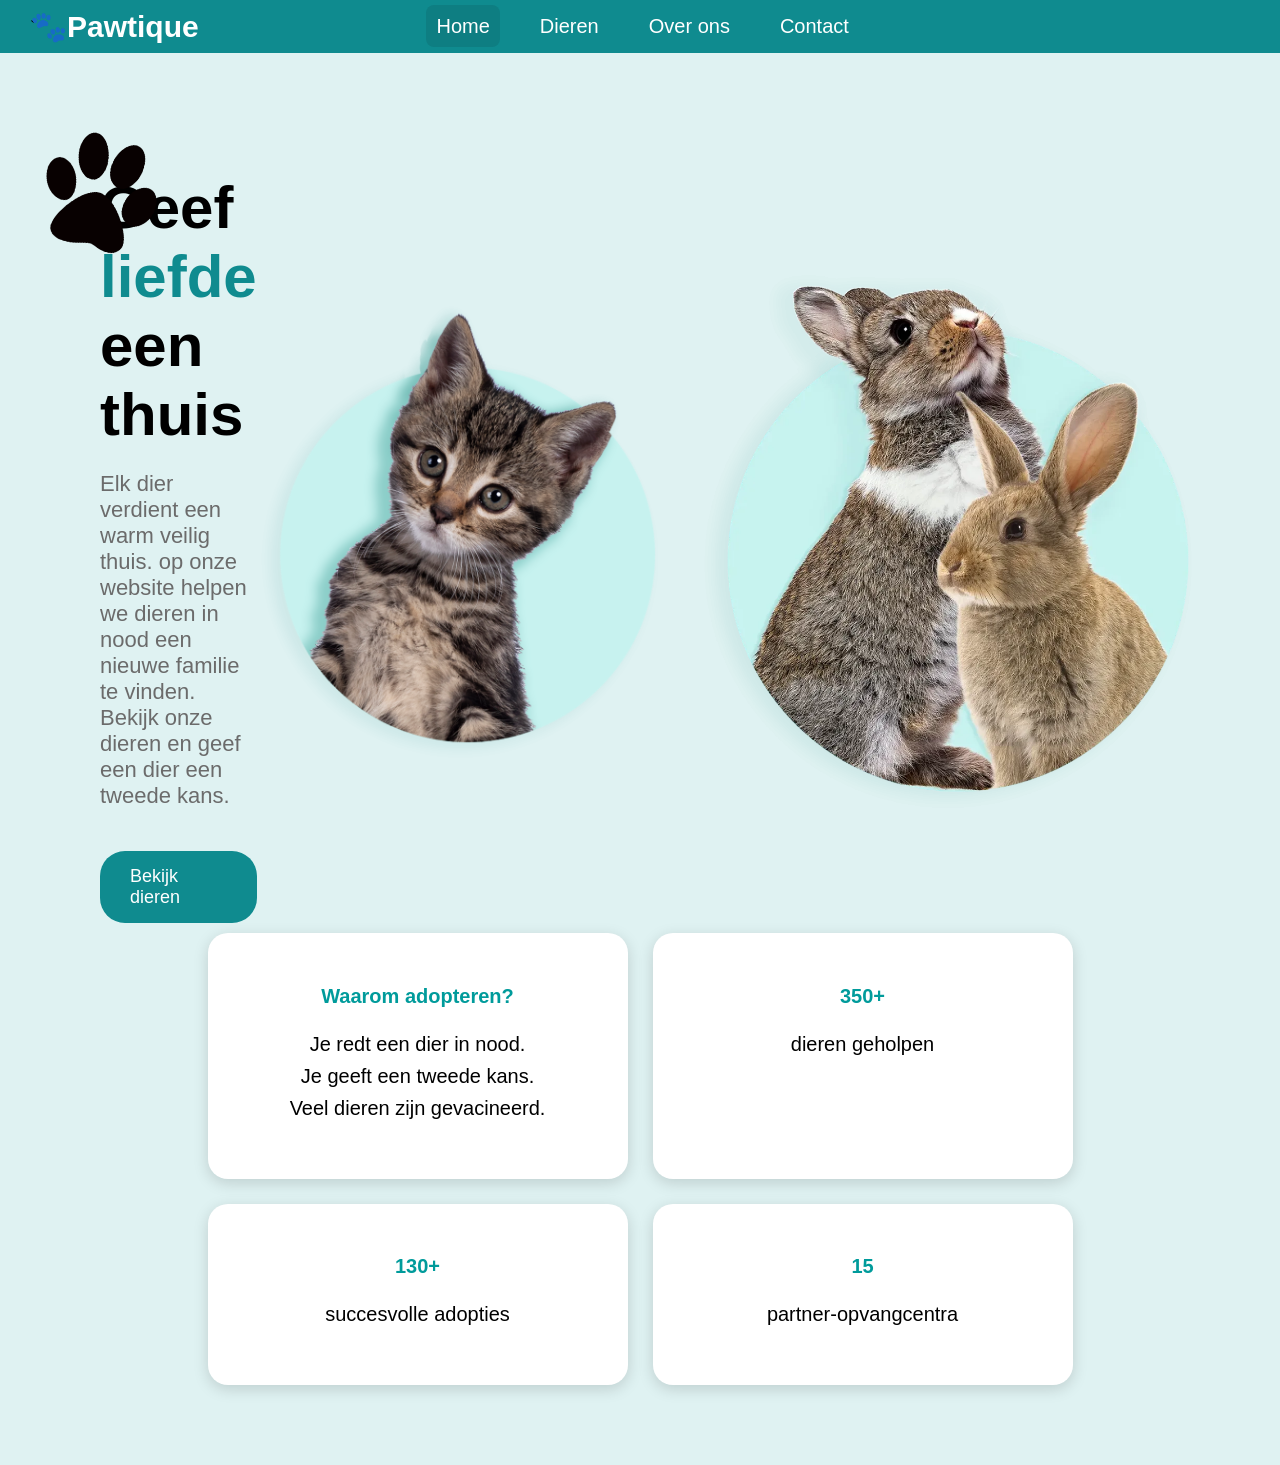
==== commit 126b9102: "pagina 5 aangepast en comments toegevoeg bij de html bestand en css bestand" ====
--- a/index.html
+++ b/index.html
@@ -1,60 +1,78 @@
 <!DOCTYPE html>
 <head>
+    <!--titel van de website-->
 <title>Pawtique.com</title>
+<!--verbindt de HTML met het CSS bestand-->
 <link rel="stylesheet" href="index.css">
 </head>
 <body>
-<header>
-
-</header>
+    <!--navigatiebalk-->
 <nav>`
+    <!--logo van de website-->
     <div class="logo">🐾Pawtique</div>
+    <!--menu met links naar de paginas-->
     <ul>
         <li>
+            <!--link naar de homepagina-->
             <a id="actief" href="index.html">Home</a>
         </li>
+        <!--link naar de dierenpagina-->
         <li>
             <a href="pagina2.html">Dieren</a>
         </li>
+        <!--link naar de over-ons pagina-->
         <li>
             <a href="pagina3.html">Over ons</a>
         </li>
+        <!--link naar de contact pagina-->
         <li>
             <a href="pagina4.html">Contact</a>
         </li>
     </ul>
 </nav>
+<!--hoofd van de homepagina-->
 <div class="kop">
+    <!--pootafbeelding-->
     <img src="pawprint.webp " class="poot-links2" alt="poot links">
+    <!--tekstgedeelte van de homepaina-->
     <div class="kop-tekst">
+        <!--hoofdtitel-->
         <h1>Geef <span>liefde</span> een thuis</h1>
+        <!--introductietekst-->
         <p>Elk dier verdient een warm veilig thuis.
             op onze website helpen we dieren in nood een nieuwe familie
             te vinden. Bekijk onze dieren en geef een dier een tweede kans.
         </p>
+        <!--knop naar de dierenpagina-->
         <a href="pagina2.html" class="knop">Bekijk dieren</a>
     </div>
-    
+    <!--afbeelding van een kat-->
     <!-- <div class="images"> -->
     <img class="kat" src="kat website.png" alt="foto van kat">
+    <!--afbeelding van een konijn-->
     <img class="konijn" src="website afbeelding voorpagina.webp" alt="foto van konijn">
     <!-- </div> -->
     </div>
+    <!--sectie met statistieken-->
     <div class="statistieken">
+        <!--kaart met informatie over adoptie-->
         <div class="kaart">
             <h2>Waarom adopteren?</h2>
             <p>Je redt een dier in nood.<br>
             Je geeft een tweede kans.<br>
         Veel dieren zijn gevacineerd.</p>
         </div>
+        <!--kaart met aantal geholpen dieren-->
         <div class="kaart">
             <h2>350+</h2>
             <p>dieren geholpen</p>
         </div>
+        <!--kaart met succesvolle adopties-->
         <div class="kaart">
             <h2>130+</h2>
             <p>succesvolle adopties</p>
         </div>
+        <!--kaart met opvangcentra-->
         <div class="kaart">
             <h2>15</h2>
             <p>partner-opvangcentra</p>
--- a/index.css
+++ b/index.css
@@ -1,4 +1,5 @@
 nav {
+    /*navigatiebalk bovenaan de pagina*/
     display: flex;
     align-items: center;
     background-color: rgb(15, 139, 143);
@@ -6,6 +7,7 @@
     position: relative;
 }
 nav ul {
+    /*zet de menu naast elkaar in het midden*/
     display: flex;
     justify-content: center;
     list-style-type: none;
@@ -19,6 +21,7 @@
     margin: 0;
 }
 nav ul li a {
+    /*maakt de link normale tekst*/
     color: rgb(255, 255, 255);
     text-decoration: none;
     padding: 10px;
@@ -31,12 +34,14 @@
     background-color: rgba(84, 196, 196, 0.63);
 }
 body {
+    /*website achtergrond*/
     background-color: rgb(223, 242, 242);
     background-attachment: fixed;
     background-size: cover;
     margin: 0%;
 }
 .logo {
+    /*opmaak van de logo linksbovenaan*/
     position: absolute;
     padding: 0%;
     margin-left: 0%;
@@ -57,10 +62,11 @@
     font-size: 18px;
     font-family: 'Segoe UI', Tahoma, Geneva, Verdana, sans-serif;
 }
-.knop a:hover {
+.knop:hover {
     background-color: rgb(78, 119, 119);
 }
 .kop {
+    /*hoofdgedeelte van de homepage*/
 display: flex;
 justify-content: space-between;
 align-items: center;
@@ -69,6 +75,7 @@
 padding: 80px 100px;
 }
 .poot-rechts1 {
+    /*zet de poot naar echts*/
     position: absolute;
     top: 220px;
     right: 100px;
@@ -76,13 +83,14 @@
     transform: rotate(-15deg);
 }
 .poot-links2 {
-    /*de poot precies rechts zetten*/
+    /*de poot precies links zetten*/
     position: absolute;
     top: 80px;
     left: 40px;
     width: 120px;
     transform: rotate(15deg); }
 .kop-tekst {
+    /*tekstblok van de homepagina*/
     width: 45%;
 }
 .kop-tekst h1 {
@@ -99,21 +107,26 @@
     font-family: 'Segoe UI', Tahoma, Geneva, Verdana, sans-serif;
 }
 #actief {
+    /*de actieve pagina krijgt donkerder kleur*/
     background-color: rgb(14, 126, 130);
 }
 .images {
+    /*container voor afbeeldingen op de homepagina*/
     display: flex;
     align-items: center;
     margin-left: 120px;
 }
 .kat {
+    /*afbeelding van de kat op de homepagina*/
 width: 420px;
 }
 .konijn {
+    /*afbeelding van konij op homepagina*/
    width: 520px;
     padding: 20px; 
 }
 .statistieken {
+    /*rij met statistieken-kaarten*/
     display: flex;
     justify-content: center;
     padding: 80px 40px;
@@ -122,6 +135,7 @@
     margin-top: -150px;
 }
 .kaart {
+    /*opmaak van een informatiekaart*/
     background: #ffffff;
     padding: 30px;
     width: 220px;
@@ -130,6 +144,7 @@
     border-radius: 20px;
 }
 .kaart h2 {
+    /*titel van statistiekaart*/
     font-size: 20px;
     color: rgb(0, 155, 155);
     margin-bottom: 10px;
@@ -141,11 +156,12 @@
     font-family: 'Segoe UI', Tahoma, Geneva, Verdana, sans-serif;
 }
 .dieren {
+    /*de sectie waar alle dieren in staan*/
     padding: 50px;
     position: relative;
 }
 .poot-links {
-    /*de poot precies rechts zetten*/
+    /*de poot precies link zetten*/
     position: absolute;
     top: 80px;
     left: 40px;
@@ -153,6 +169,7 @@
     transform: rotate(15deg);
 }
 .poot-rechts {
+    /*poot aan rechterkant van pagina*/
     position: absolute;
     top: 220px;
     right: 20px;
@@ -166,9 +183,11 @@
 text-align: center;
 }
 .dieren span {
+    /*gekleurd woord in de titel*/
      color: rgb(15, 139, 143);
 }
-.intro {
+.intro-dier {
+    /*korte introductie boven de dierenkaarten*/
     font-size: 22px;
     margin-bottom: 40px;
     font-family: 'Segoe UI', Tahoma, Geneva, Verdana, sans-serif;
@@ -176,18 +195,22 @@
     color: rgba(70, 70, 70, 0.788);
 }
 .dieren-container {
+    /*container voor alle dierenkaarten*/
     display: flex;
     justify-content: space-around;
     flex-wrap: wrap;
 }
 .dier-kaart {
+    /*kaart van een dier*/
     background-color: rgba(187, 220, 220);
     width: 18%;
     border-radius: 20px;
     margin: 20px;
     overflow: hidden;
+    box-shadow: 0 4px 12px rgba(0, 0, 0, 0.15);
 }
 .dier-kaart img {
+    /*afbeelding van een dier in een kaart*/
     width: 100%;
     height: 300px;
 }
@@ -202,30 +225,40 @@
 .dier-kaart a {
     display: block;
     margin: 20px;
-    color: rgb(111, 185, 185);
+    color: rgb(76, 155, 155);
     text-decoration: none;
     font-weight: bold;
     font-family: 'Segoe UI', Tahoma, Geneva, Verdana, sans-serif;
 }
+.dier-kaart a:hover {
+    color: #098085;
+}
 .profiel {
+    /*pagina indeling van het dierenprofiel*/
     display: flex;
     justify-content: center;
     align-items: flex-start;
-    gap: 60px;
+    gap: 40px;
     padding: 50px;
 }
 .profiel img {
-    width: 400px;
+    /*afbeelding van het dier*/
+    width: 550px;
     border-radius: 25px;
+    box-shadow: 0 8px 20px rgba(0, 0, 0, 0.15);
 }
 .info-box {
+    /*grote informatie box van het dier */
     background-color: rgb(202, 226, 226);
     padding: 25px;
     border-radius: 20px;
     margin-bottom: 30px;
+    box-shadow: 0 8px 20px rgba(0, 0, 0, 0.15);
+    width: 600px;
 }
 .info {
-    width: 500px;
+    /*container voor alle informatie van het dier*/
+    width: 600px;
 }
 .info h1 {
     font-size: 60px;
@@ -241,45 +274,108 @@
     font-family: 'Segoe UI', Tahoma, Geneva, Verdana, sans-serif;
 }
 .terug {
+    /*ruimte rondom de terugknop*/
     margin: 30px;
 }
 .terug a {
+    /*link terug naar alle dieren*/
     text-decoration: none;
     color: rgb(0, 155, 155);
     font-size: 20px;
     font-weight:bold ;
     font-family: 'Segoe UI', Tahoma, Geneva, Verdana, sans-serif;
 }
-.terug a:hover {
-    background-color: rgb(14, 126, 130);
+.terug :hover {
+    color: rgb(13, 97, 100);
 }
 .contact-box{
-    background-color: rgb(0, 155, 155);
+    /*contact box om contact op te nemen*/
+    background-color: rgb(131, 172, 172);
     color: rgb(255, 255, 255);
     padding: 20px;
     border-radius: 20px;
     font-family: 'Segoe UI', Tahoma, Geneva, Verdana, sans-serif;
+    box-shadow: 0 8px 20px rgba(0, 0, 0, 0.15);
 }
 .contact-box a{
+    /*knop in het contactvak*/
     color: rgb(0, 0, 0);
     text-decoration: none;
     padding: 10px;
     margin-top: 10px;
     border-radius: 10px;
-    background-color: rgb(101, 185, 181);
+    background-color: rgb(49, 119, 122);
 }
 .contact-box a:hover {
-    background-color: rgb(100, 165, 168);
+    /*hover effect van het contactknop*/
+    background-color: rgb(56, 149, 152);
+}
+.status{
+    /* label dat laat zien of het dier beschikbaar is*/
+    display: inline-block;
+    background-color: rgb(0, 155, 155);
+    color: #ffffff;
+    padding: 10px 18px;
+    border-radius: 25px;
+    margin-bottom: 20px;
+    font-family: 'Segoe UI', Tahoma, Geneva, Verdana, sans-serif;
+}
+.eigenschappen {
+    /*container voor het kenmerken van het dier*/
+    display: flex;
+    gap: 12px;
+    flex-wrap: wrap;
+    margin: 20px 0;
+}
+.eigenschappen span {
+    background-color: #ffffff;
+    padding: 10px 15px;
+    border-radius: 20px;
+    box-shadow: 0 4px 10px rgba(0, 0, 0, 0.1);
+    font-family: 'Segoe UI', Tahoma, Geneva, Verdana, sans-serif;
+}
+.quote-dier {
+    /*citaat van het dier*/
+    margin-top: 25px;
+    padding-left: 15px;
+    border-left: 4px solid rgb(0, 155, 155);
+    color: #555;
+    font-family: 'Segoe UI', Tahoma, Geneva, Verdana, sans-serif;
+}
+.extra-info {
+    /*extra informatie van het dier*/
+    margin-top: 25px;
+    display: flex;
+    margin-top: 25px;
+    justify-content: space-around;
+}
+.extra-k {
+    /*appart kaartje voor extra informatie*/
+    background-color: #ffffff;
+    padding: 15px;
+    border-radius: 15px;
+    box-shadow: 0 5px 15px rgba(0, 0, 0, 0.1);
+    text-align: center;
+}
+.extra-info h3 {
+    color: rgb(0, 155, 155);
+    margin-bottom: 8px;
+    font-family: 'Segoe UI', Tahoma, Geneva, Verdana, sans-serif;
+}
+.extra-info p{
+    font-family: 'Segoe UI', Tahoma, Geneva, Verdana, sans-serif;
 }
 .overons {
     /*60px boven en onder en 80px ljnks en rechts*/
+    /*volledige over ons pagina*/
     padding: 60px 80px;
 }
 .intro {
-    display: flex;
-    justify-content: space-between;
-    align-items: center;
-    gap: 70px;
+    /*introductie van de over ons pagina*/
+    display: flex;
+    justify-content: space-around;
+    align-items: center;
+    gap: 40px;
     margin-bottom: 70px;
 }
 .intro-tekst {
@@ -287,9 +383,11 @@
     text-align: left;
 }
 .zwart {
+    /*het zwarte woord van de introductie tekst*/
     color: black;
 }
 .groen{
+    /*groene woord van de introductie tekst*/
     color: rgb(0, 122, 122);
 }
 .intro h1 {
@@ -298,12 +396,14 @@
     font-family: 'Segoe UI', Tahoma, Geneva, Verdana, sans-serif;
 }
 .groene-lijn{
+    /*lijn onder de titel*/
     width: 130px;
     height: 4px;
     background-color: #0f8b8f;
     margin-bottom: 30px;
 }
 .intro p {
+    /*beschrijving na de introductie*/
     font-size: 22px;
     font-family: 'Segoe UI', Tahoma, Geneva, Verdana, sans-serif;
     /* ruimte tussen regels*/
@@ -311,10 +411,13 @@
     color: #444;
 }
 .intro img {
+    /*afbeelding op de over ons pagina*/
     width: 680px;
     border-radius: 25px;
+    box-shadow: 0 8px 20px rgba(0, 0, 0, 0.15);
 }
 .tijdlijn-balk {
+    /*tijdlijn met jaartallen*/
     background-color: #eef7f7;
     border-radius: 25px;
     display: flex;
@@ -322,13 +425,16 @@
     align-items: center;
     padding: 10px 30px;
     margin-bottom: 60px;
+    box-shadow: 0 8px 20px rgba(0, 0, 0, 0.15);
 }
 .jaar {
+    /*de jaartallen van de tijdlijn*/
     display: flex;
     align-items: center;
     gap: 20px;
 }
 .kalender {
+    /*ronde kalendercirkel in de tijdlijn*/
     width: 70px;
     height: 70px;
     background-color: #0f8b8f;
@@ -341,31 +447,36 @@
     color: #ffffff;
 }
 .jaar h2 {
+    /*jaartal in de tijdlijn*/
     color: #0f8b8f;
     font-size: 35px;
     font-family: 'Segoe UI', Tahoma, Geneva, Verdana, sans-serif;
 }
 .jaar p{
+    /*beschrijving bij  het jaartal*/
     margin-top: 5px;
     font-size: 18px;
     font-family: 'Segoe UI', Tahoma, Geneva, Verdana, sans-serif;
 }
 .stippen {
+    /*de stippen tussen de jaartallen*/
     width: 120px;
     /*stippenlijn*/
     border-top: 3px dashed #0f8b8f;
 }
 .kaarten {
+    /*container voor de geschiedeniskaarten*/
     display: flex;
     justify-content: center;
     gap: 30px;
 }
 .kaart {
+    /*geschieddeniskaart bij de tijdlijn*/
     background-color: #ffffff;
     width: 350px;
     padding: 35px;
     border-radius: 20px;
-    box-shadow: 0 4px 15px rgba(0, 0, 0, 0.08);
+    box-shadow: 0 4px 15px rgba(0, 0, 0, 0.15);
 }
 .kaart h3 {
     color: #0f8b8f;
@@ -378,8 +489,8 @@
     font-family: 'Segoe UI', Tahoma, Geneva, Verdana, sans-serif;
     line-height: 1.6;
 }
-/*quote*/
 .quote {
+    /*citaat onderaan de pagina*/
     text-align: center;
     padding: 80px;
 }
@@ -388,6 +499,7 @@
     color: rgb(15, 139, 143);
 }
 .contact-pagina {
+    /*indeling van de contact-pagina*/
     display: flex;
     justify-content: space-between;
     align-items: flex-start;
@@ -396,6 +508,7 @@
     background-color: #eef7f7;
 }
 .contact-info {
+    /*linkerkant met contactgegevens*/
     width: 40%;
 }
 .contact-info h1 {
@@ -405,41 +518,47 @@
     margin-bottom: 25px;
 }
 .contact-info p {
-    line-height: 1.8;
     color: #555;
     font-family: 'Segoe UI', Tahoma, Geneva, Verdana, sans-serif;
 }
 .info-blok {
+    /*blok met telefoon, mal en locatie*/
     margin-top: 25px;
     display: flex;
     align-items: center;
     gap: 20px;
     margin-bottom: 30px;
 }
-.info-text h3 {
-    color: #2f5f5f;
+.info-tekst h3 {
+    color: #000000;
     margin-bottom: 5px;
     font-family: 'Segoe UI', Tahoma, Geneva, Verdana, sans-serif;
+    font-size: 24px;
 }
 .info-blok p {
     margin: 0;
-    color: #555;
-    font-family: 'Segoe UI', Tahoma, Geneva, Verdana, sans-serif;
+    color: #3f3f3f;
+    font-family: 'Segoe UI', Tahoma, Geneva, Verdana, sans-serif;
+    font-size: 20px;
 }
 .contact-formulier {
+    /*formulier waar bezoekers berichten sturen*/
     width: 50%;
     background-color: #ffffff;
-    padding: 40px;
+    padding: 50px;
     border-radius: 25px;
     box-shadow: 0 5px 20px rgba(0, 0, 0, 0.08);
+    margin-top: 65px;
 }
 .contact-formulier form {
+    /*zet alle invoervelden onder elkaar*/
     display: flex;
     /*zodat de gegevens blokken onder elkaar staan*/
     flex-direction: column;
     gap: 18px;
 }
 .contact-formulier input {
+    /*typen in de invoervelden*/
     padding: 15px;
     border: 1px solid #dcdcdc;
     border-radius: 12px;
@@ -447,6 +566,7 @@
     font-family: 'Segoe UI', Tahoma, Geneva, Verdana, sans-serif;
 }
 contact-formulier textarea {
+    /*stijl van het tekstvlak*/
     padding: 15px;
     border: 1px solid #dcdcdc;
     border-radius: 12px;
@@ -464,6 +584,7 @@
     border-color: #0f8b8f;
 }
 .contact-formulier button {
+    /*verzendknop van het formulier*/
     background-color: #0f8b8f;
     color: #ffffff;
     border: none;
@@ -477,6 +598,7 @@
     background-color: #065154;
 }
 .icon {
+    /*ronde icoontjes bij de contact-informatie*/
     width: 60px;
     height: 60px;
     background-color: #0f8b8f;
